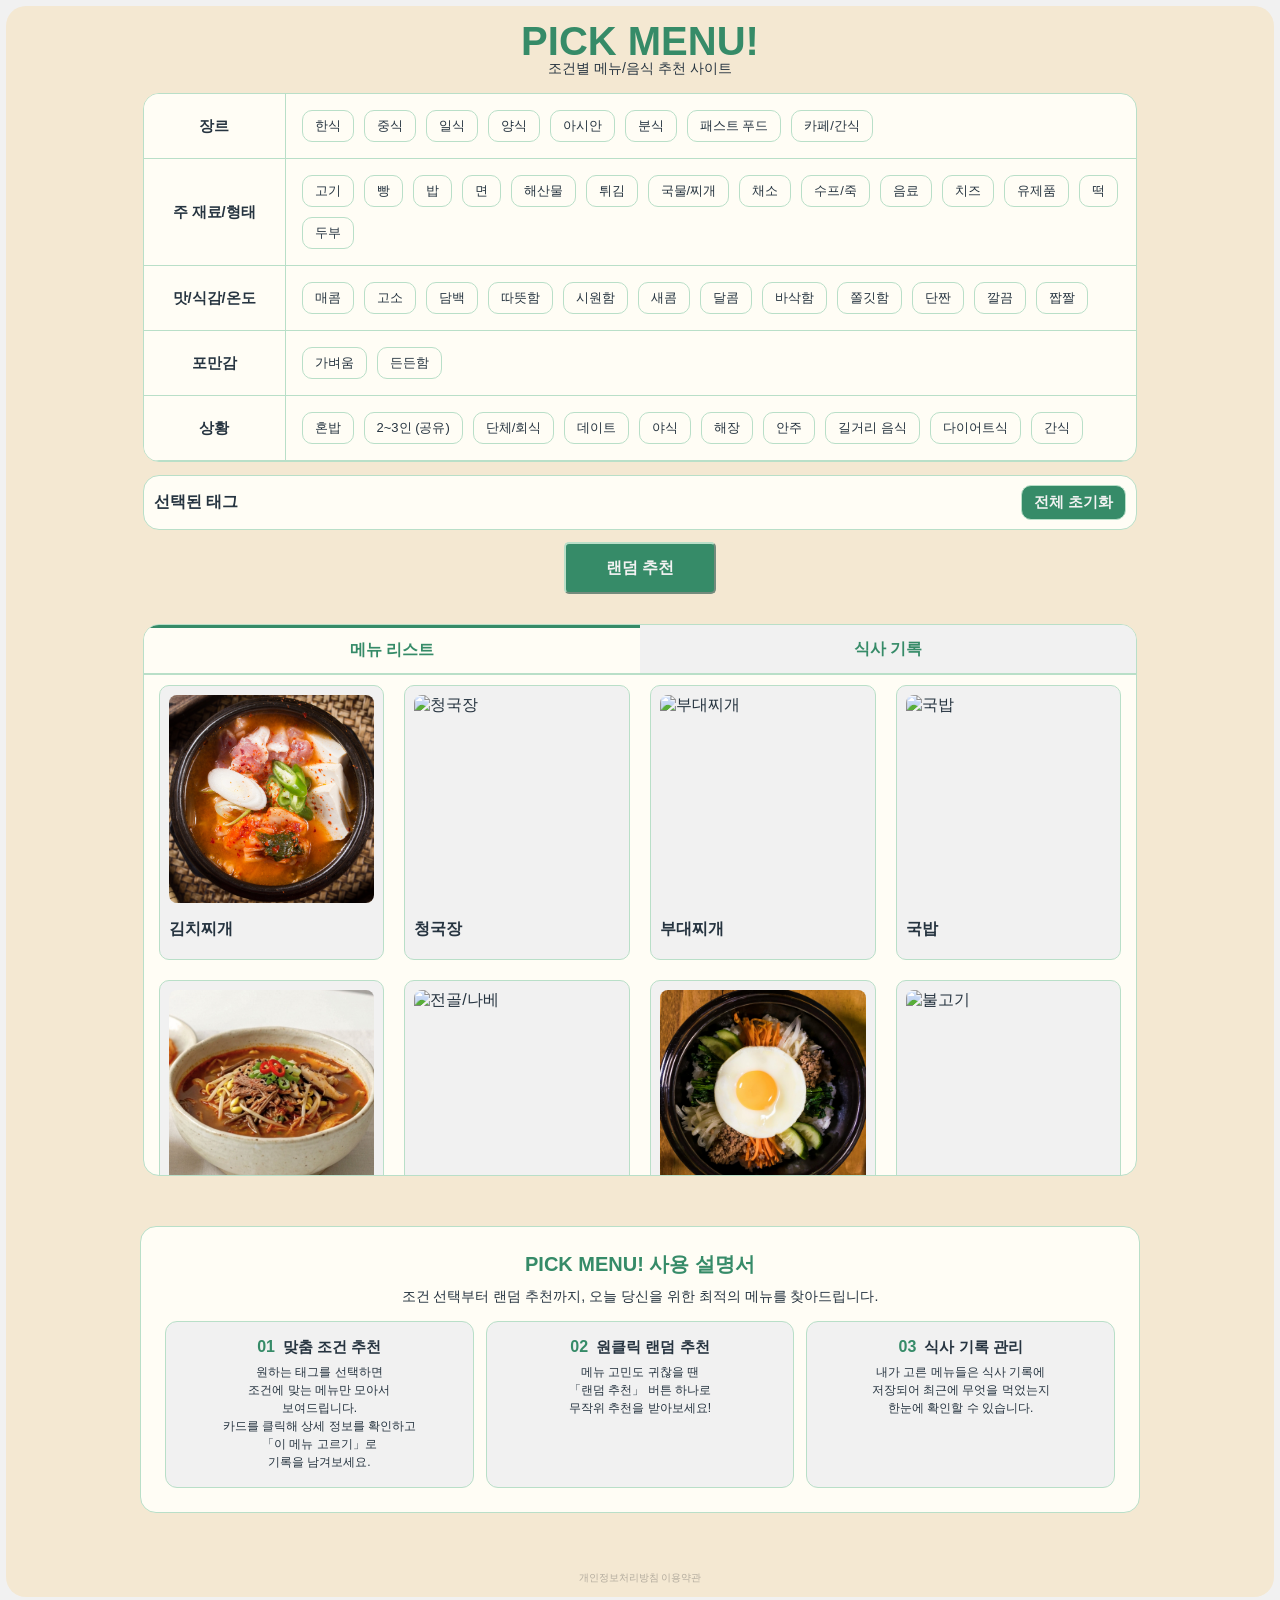
==== index.html @ b36ff447 "fix: ads.txt update" ====
<!DOCTYPE html>
<html lang="ko">

<!--맨 위의 제목이나 메뉴바를 담는 상자-->
<head>
  <meta charset="UTF-8">

  <!-- 💥 이 줄이 없으면 F12 모바일 모드에서 미디어 쿼리가 작동하지 않습니다! -->
  <meta name="viewport" content="width=device-width, initial-scale=1.0">

  <!-- 기본 설정 -->
  <meta name="viewport" content="width=device-width, initial-scale=1.0">
  <meta name="description" content="한식, 중식, 일식, 양식 등 다양한 메뉴를 취향과 상황에 맞게 추천합니다. 음식 태그 필터와 랜덤 메뉴 추천, 식사 기록 기능을 제공합니다.">

  <!-- SEO -->
  <title>PICK MENU! | 한식, 중식, 양식, 취향별, 상황별 음식 추천 및 렌덤 추천</title>


  <!--ICON-->
  <link rel="icon" href="./assets/icon.png">
  <link rel="icon" href="./img/favicon.png">


  <!-- CSS -->
  <link rel="stylesheet" href="./css/00_main.css">



  <!-- Google AdSense -->
  <script
    async
    src="https://pagead2.googlesyndication.com/pagead/js/adsbygoogle.js?client=ca-pub-3832407629486566"
    crossorigin="anonymous">
  </script>

</head>




<body>

  <div id="toast"></div>

    <!-- ==================================================
        메인 컨테이너
        ================================================== -->
    <main class="container">

      <!-- 사이트 제목 -->
      <h1 class="title">PICK MENU!</h1>
      <p class="subtitle">조건별 메뉴/음식 추천 사이트</p>


    <!-- ==================================================
      음식 필터
  ================================================== -->
  <section class="filters">

    <!-- 1. 카테고리 -->
    <details class="filter-category" open>
      <summary class="category-header">
        <div class="filter-title">
          <h3>장르</h3>
        </div>
        <span class="arrow-icon"></span>
      </summary>
      <div class="filter-box">
        <div class="tag-container">
          <button class="tag-btn" data-tag="한식" data-group="category">한식</button>
          <button class="tag-btn" data-tag="중식" data-group="category">중식</button>
          <button class="tag-btn" data-tag="일식" data-group="category">일식</button>
          <button class="tag-btn" data-tag="양식" data-group="category">양식</button>
          <button class="tag-btn" data-tag="아시안" data-group="category">아시안</button>
          <button class="tag-btn" data-tag="분식" data-group="category">분식</button>
          <button class="tag-btn" data-tag="패스트 푸드" data-group="category">패스트 푸드</button>
          <button class="tag-btn" data-tag="카페/간식" data-group="category">카페/간식</button>

        </div>
      </div>
    </details>

    <!-- 2. 형태 / 구성 -->
    <details class="filter-category" open>
      <summary class="category-header">
        <div class="filter-title">
          <h3>주 재료/형태</h3>
        </div>
        <span class="arrow-icon"></span>
      </summary>
      <div class="filter-box">
        <div class="tag-container">
          <button class="tag-btn" data-tag="고기" data-group="type">고기</button>
          <button class="tag-btn" data-tag="빵" data-group="type">빵</button>
          <button class="tag-btn" data-tag="밥" data-group="type">밥</button>
          <button class="tag-btn" data-tag="면" data-group="type">면</button>
          <button class="tag-btn" data-tag="해산물" data-group="type">해산물</button>
          <button class="tag-btn" data-tag="튀김" data-group="type">튀김</button>
          <button class="tag-btn" data-tag="국물/찌개" data-group="type">국물/찌개</button>
          <button class="tag-btn" data-tag="채소" data-group="type">채소</button>
          <button class="tag-btn" data-tag="수프/죽" data-group="type">수프/죽</button>
          <button class="tag-btn" data-tag="음료" data-group="type">음료</button>
          <button class="tag-btn" data-tag="치즈" data-group="type">치즈</button>
          <button class="tag-btn" data-tag="유제품" data-group="type">유제품</button>
          <button class="tag-btn" data-tag="떡" data-group="type">떡</button>
          <button class="tag-btn" data-tag="두부" data-group="type">두부</button>
        </div>
      </div>
    </details>

    <!-- 3. 맛 / 온도 -->
    <details class="filter-category" open>
      <summary class="category-header">
        <div class="filter-title">
          <h3>맛/식감/온도</h3>
        </div>
        <span class="arrow-icon"></span>
      </summary>
      <div class="filter-box">
        <div class="tag-container">
          <button class="tag-btn" data-tag="매콤" data-group="taste">매콤</button>
          <button class="tag-btn" data-tag="고소" data-group="taste">고소</button>
          <button class="tag-btn" data-tag="담백" data-group="taste">담백</button>
          <button class="tag-btn" data-tag="따뜻함" data-group="taste">따뜻함</button>
          <button class="tag-btn" data-tag="시원함" data-group="taste">시원함</button>
          <button class="tag-btn" data-tag="새콤" data-group="taste">새콤</button>
          <button class="tag-btn" data-tag="달콤" data-group="taste">달콤</button>
          <button class="tag-btn" data-tag="바삭함" data-group="taste">바삭함</button>
          <button class="tag-btn" data-tag="쫄깃함" data-group="taste">쫄깃함</button>
          <button class="tag-btn" data-tag="단짠" data-group="taste">단짠</button>
          <button class="tag-btn" data-tag="깔끔" data-group="taste">깔끔</button>
          <button class="tag-btn" data-tag="짭짤" data-group="taste">짭짤</button>
        </div>
      </div>
    </details>

    <!-- 4. 상황 -->
    <details class="filter-category" open>
      <summary class="category-header">
        <div class="filter-title">
          <h3>포만감</h3>
        </div>
        <span class="arrow-icon"></span>
      </summary>
      <div class="filter-box">
        <div class="tag-container">
          <button class="tag-btn" data-tag="가벼움" data-group="situation">가벼움</button>
          <button class="tag-btn" data-tag="든든함" data-group="situation">든든함</button>
        </div>
      </div>
    </details>

    <details class="filter-category" open>
      <summary class="category-header">
        <div class="filter-title">
          <h3>상황</h3>
        </div>
        <span class="arrow-icon"></span>
      </summary>
      <div class="filter-box">
        <div class="tag-container">
          <button class="tag-btn" data-tag="혼밥" data-group="situation">혼밥</button>
          <button class="tag-btn" data-tag="2~3인 (공유)" data-group="situation">2~3인 (공유)</button>
          <button class="tag-btn" data-tag="단체/회식" data-group="situation">단체/회식</button>
          <button class="tag-btn" data-tag="데이트" data-group="situation">데이트</button>
          <button class="tag-btn" data-tag="야식" data-group="situation">야식</button>
          <button class="tag-btn" data-tag="해장" data-group="situation">해장</button>
          <button class="tag-btn" data-tag="안주" data-group="situation">안주</button>
          <button class="tag-btn" data-tag="길거리 음식" data-group="situation">길거리 음식</button>
          <button class="tag-btn" data-tag="다이어트식" data-group="situation">다이어트식</button>
          <button class="tag-btn" data-tag="간식" data-group="situation">간식</button>
        </div>
      </div>
    </details>

  </section>


    <!-- ==================================================
         현재 선택된 태그
         ================================================== -->
    <section id="selected-tags-wrap">
      
      <section id="selected-tag-text"> 
        <h3>선택된 태그</h3>
      </section>

      <div id="selected-tags"></div>

      <section id="clear-container">
        <button id="clear-tags">
          <h3>전체 초기화</h3>
        </button>
      </section>

    </section>


    <!-- ==================================================
         렌덤 추천
         ================================================== -->
    <div class="random-button-container">

      <button class="random-button" onclick="randomPick()">
        <h3>랜덤 추천</h3>
      </button>

    </div>


    <!-- ==================================================
         메뉴 / 식사 기록 탭
         ================================================== -->
    <section class="tab-container">

      <!-- 탭 버튼 -->
      <div class="tab-buttons">

        <button class="active" onclick="showTab(event, 'list')">
          <h3>메뉴 리스트</h3>
        </button>

        <button onclick="showTab(event, 'historyTab')">
          <h3>식사 기록</h3>
        </button>

      </div>


      <!-- 탭 내용 -->
      <div class="tab-content">

        <!-- ==================================================
          메뉴 리스트
        ================================================= -->
        <div id="list" class="tab active">

          <!-- 검색 결과 없음 / 로딩 메시지 -->
          <div id="message"></div>
          
          <!-- 일반 검색 결과 -->
          <ul id="result"></ul>
        
        
          <!-- 랜덤 추천 -->
          <div id="random-recommendation" class="random-recommendation">

              <h3 class="random-title">
                  렌덤 메뉴 추천!
              </h3>

              <div class="random-food">

                  <div class="random-image-wrap">
                      <img
                          id="random-image"
                          class="random-image"
                          src=""
                          alt=""
                      >
                  </div>

                  <div class="random-info">

                      <h3
                          id="random-food-name"
                          class="random-food-name"
                      ></h3>

                      <p
                          id="random-description"
                          class="random-description"
                      ></p>

                      <div
                          id="random-tags"
                          class="random-tags"
                      ></div>

                  </div>

              </div>

              <button
                  id="random-select"
                  class="random-select"
              >
                  이 메뉴 고르기
              </button>

          </div>
        </div>


        <!-- ==================================================
             식사 기록
             ================================================== -->
        <div
          id="historyTab"
          class="tab">

          <!--
            JavaScript가 식사 기록을 여기에 추가함.

            기록이 많아지면 CSS에서
            max-height + overflow-y: auto
            를 적용하여 내부 스크롤이 생김.
          -->
          <ul id="history"></ul>


          <!-- 기록 초기화 -->
          <div class="history-bottom">

            <button
              class="btn-primary"
              onclick="clearHistory()">
              기록 초기화
            </button>

          </div>

        </div>

      </div>

    </section>


      
    <!-- ==================================================
         푸터
         ================================================== -->

      <!-- 사이트 사용 방법 -->
      <section class="site-guide">

        <h2>PICK MENU! 사용 설명서</h2>

        <p class="guide-intro">
          조건 선택부터 랜덤 추천까지, <br class="mo-only"> 오늘 당신을 위한 최적의 메뉴를 찾아드립니다.
        </p>

        <div class="guide-grid">

          <!-- 조건 추천 -->
          <div class="guide-item">
            <h3><span>01</span> 맞춤 조건 추천</h3>

            <p>
              원하는 태그를 선택하면 <br> 조건에 맞는 메뉴만 모아서 <br> 보여드립니다.
            </p>
            

            <p>
              카드를 클릭해 상세 정보를 확인하고 <br>「이 메뉴 고르기」로 <br> 기록을 남겨보세요.
            </p>
          </div>

          <!-- 랜덤 추천 -->
          <div class="guide-item">
            <h3><span>02</span> 원클릭 랜덤 추천</h3>

            <p>
              메뉴 고민도 귀찮을 땐 <br>「랜덤 추천」 버튼 하나로 <br> 무작위 추천을 받아보세요!
            </p>
          </div>

          <!-- 식사 기록 -->
          <div class="guide-item">
            <h3><span>03</span> 식사 기록 관리</h3>

            <p>
              내가 고른 메뉴들은 식사 기록에 <br> 저장되어 최근에 무엇을 먹었는지 <br> 한눈에 확인할 수 있습니다.
            </p>
          </div>

        </div>

      </section>

    <footer>
      <a href="/privacy.html">
        개인정보처리방침
      </a>

      <a href="/terms.html">
        이용약관
      </a>

    </footer>

  </main>


  <!-- ==================================================
       음식 카드 템플릿
       ================================================== -->

  <template id="food-card-template">

    <li class="card">

      <div class="card-img">

        <img
          class="card-image"
          src=""
          alt="food">

      </div>

      <div class="card-body">

        <div class="card-title"></div>

        <div class="card-reason"></div>

      </div>

    </li>

  </template>


  <!-- ==================================================
       음식 상세 팝업
       ================================================== -->

  <div
    id="food-modal"
    class="food-modal">

    <div class="food-modal-content">


      <!-- 닫기 버튼 -->
      <button
        id="food-modal-close"
        class="food-modal-close"
        aria-label="음식 상세 팝업 닫기">
        ✕
      </button>


      <!-- 음식 이미지 -->
      <div class="food-modal-image-wrap">

        <img
          id="food-modal-image"
          src=""
          alt="">

      </div>


      <!-- 음식 정보 -->
      <div class="food-modal-body">


        <!-- 음식 이름 -->
        <h2 id="food-modal-title"></h2>


        <!-- 음식 설명 -->
        <p id="food-modal-description"></p>


        <!-- 음식 태그 -->
        <div
          id="food-modal-tags"
          class="food-modal-tags">
        </div>


        <!-- 메뉴 선택 -->
        <button
          id="food-modal-select"
          class="food-modal-select">
          이 메뉴 고르기
        </button>

      </div>

    </div>

  </div>


  <!-- JavaScript -->
  <script type="module" src="./js/main.js"></script>

</body>
</html>
---- css/00_main.css ----
/* main.css */
@import url('01_global_variables.css');
@import url('02_header_container.css');
@import url('03_filter_tags.css');
@import url('04_tabs_lists.css');
@import url('05_food_cards.css');
@import url('06_toasst_pop-ups.css');
@import url('07_footer.css');
@import url('08_media-tablet.css');
@import url('09_media-mobile.css');
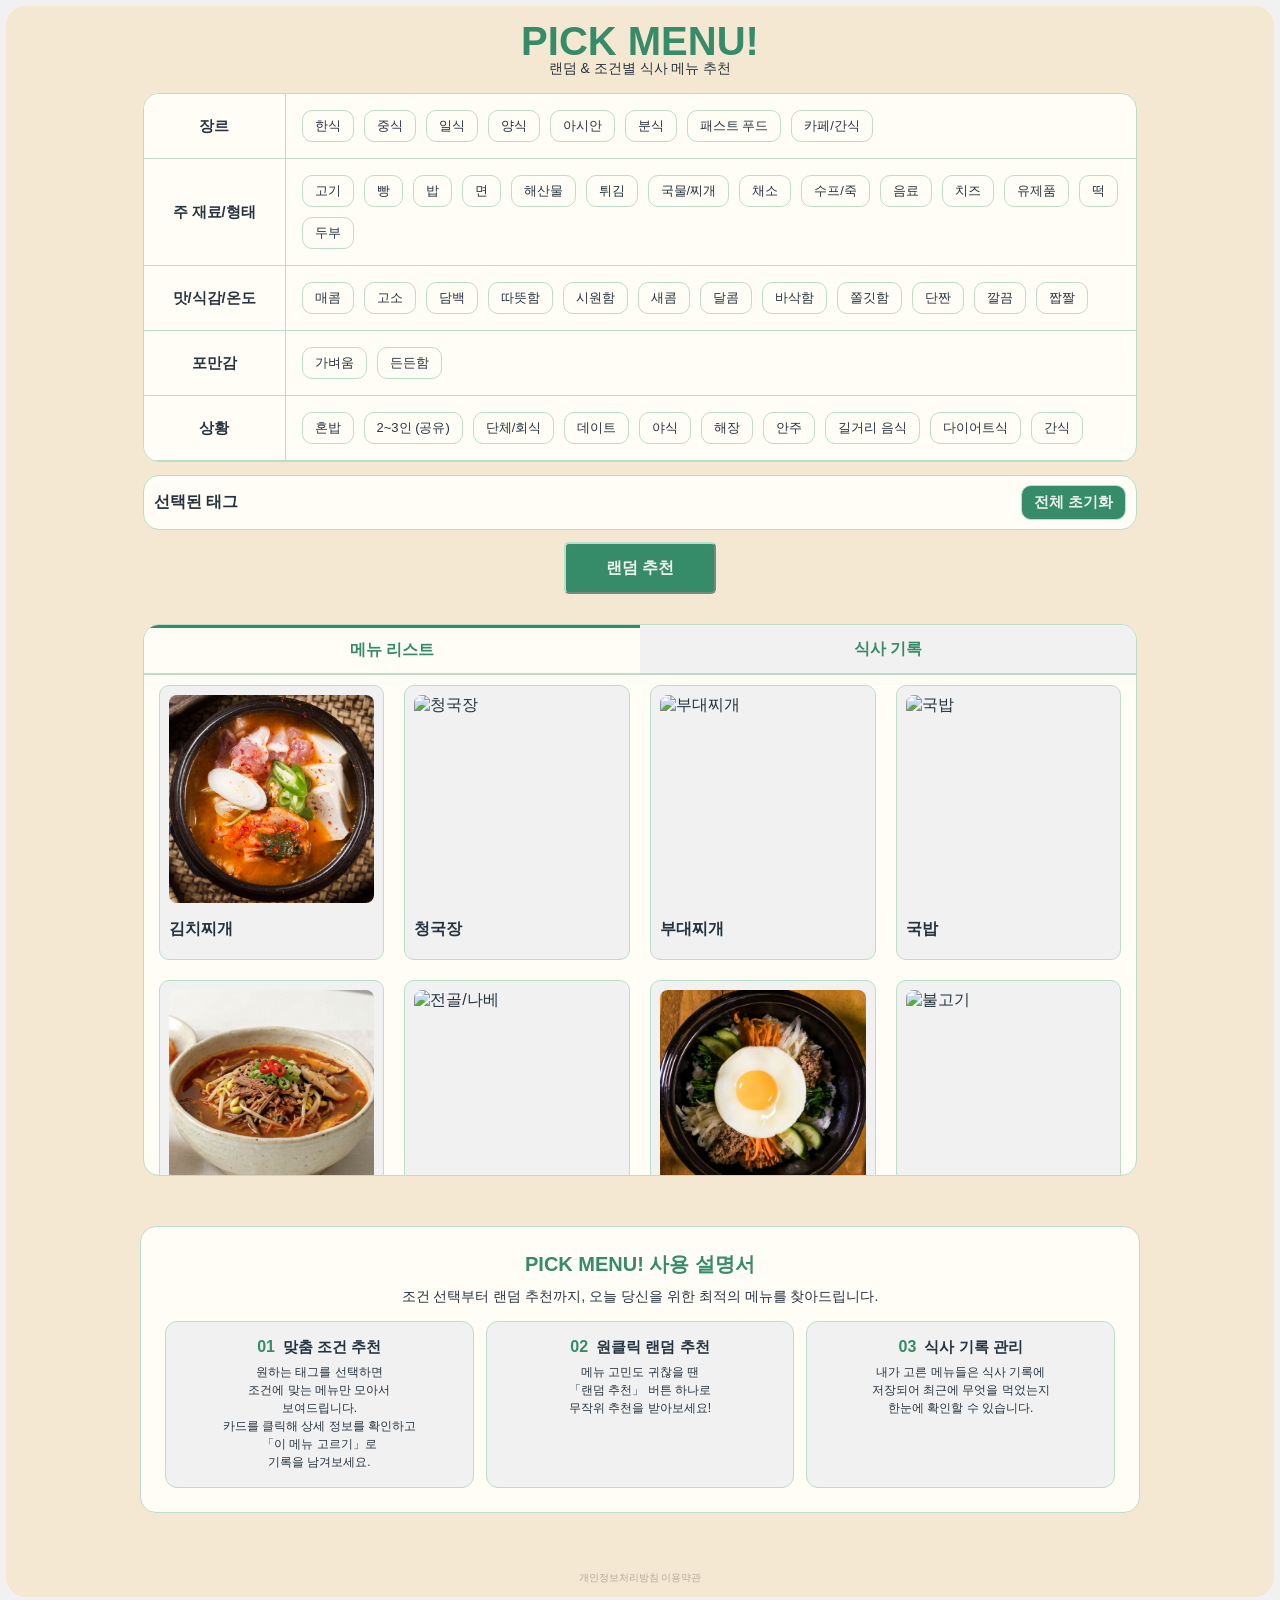
==== commit 21f51d40: "fix: naver SEO" ====
--- a/index.html
+++ b/index.html
@@ -10,10 +10,17 @@
 
   <!-- 기본 설정 -->
   <meta name="viewport" content="width=device-width, initial-scale=1.0">
-  <meta name="description" content="한식, 중식, 일식, 양식 등 다양한 메뉴를 취향과 상황에 맞게 추천합니다. 음식 태그 필터와 랜덤 메뉴 추천, 식사 기록 기능을 제공합니다.">
+  <meta name="description" content="오늘 뭐 먹지 고민 끝! 조건별, 랜덤 식사 메뉴 추천.">
+
+  <!-- Open Graph 태그 (카톡 공유, 네이버 수집용 태그) -->
+  <meta property="og:type" content="website">
+  <meta property="og:title" content="PICK MENU! - 랜덤 & 조건별 식사 메뉴 추천">
+  <meta property="og:description" content="오늘 뭐 먹지 고민 끝! 조건별, 랜덤 식사 메뉴 추천.">
+  <meta property="og:site_name" content="PICK MENU!">
+  <meta property="og:url" content="https://pickmenu.kr/">
 
   <!-- SEO -->
-  <title>PICK MENU! | 한식, 중식, 양식, 취향별, 상황별 음식 추천 및 렌덤 추천</title>
+  <title>PICK MENU! - 랜덤 & 조건별 식사 메뉴 추천</title>
 
 
   <!--ICON-->
@@ -21,16 +28,28 @@
   <link rel="icon" href="./img/favicon.png">
 
 
+
   <!-- CSS -->
   <link rel="stylesheet" href="./css/00_main.css">
 
-
-
-  <!-- Google AdSense -->
-  <script
-    async
-    src="https://pagead2.googlesyndication.com/pagead/js/adsbygoogle.js?client=ca-pub-3832407629486566"
-    crossorigin="anonymous">
+  
+  <div class="ad-wapper">
+    <!-- Google AdSense -->
+    <script
+      async
+      src="https://pagead2.googlesyndication.com/pagead/js/adsbygoogle.js?client=ca-pub-3832407629486566"
+      crossorigin="anonymous">
+    </script>
+  </div>
+  
+  <!-- Google tag (gtag.js) -->
+  <script async src="https://www.googletagmanager.com/gtag/js?id=G-PTW03M3549"></script>
+  <script>
+    window.dataLayer = window.dataLayer || [];
+    function gtag(){dataLayer.push(arguments);}
+    gtag('js', new Date());
+
+    gtag('config', 'G-PTW03M3549');
   </script>
 
 </head>
@@ -49,7 +68,7 @@
 
       <!-- 사이트 제목 -->
       <h1 class="title">PICK MENU!</h1>
-      <p class="subtitle">조건별 메뉴/음식 추천 사이트</p>
+      <p class="subtitle">랜덤 & 조건별 식사 메뉴 추천</p>
 
 
     <!-- ==================================================
@@ -369,7 +388,6 @@
           <!-- 식사 기록 -->
           <div class="guide-item">
             <h3><span>03</span> 식사 기록 관리</h3>
-
             <p>
               내가 고른 메뉴들은 식사 기록에 <br> 저장되어 최근에 무엇을 먹었는지 <br> 한눈에 확인할 수 있습니다.
             </p>
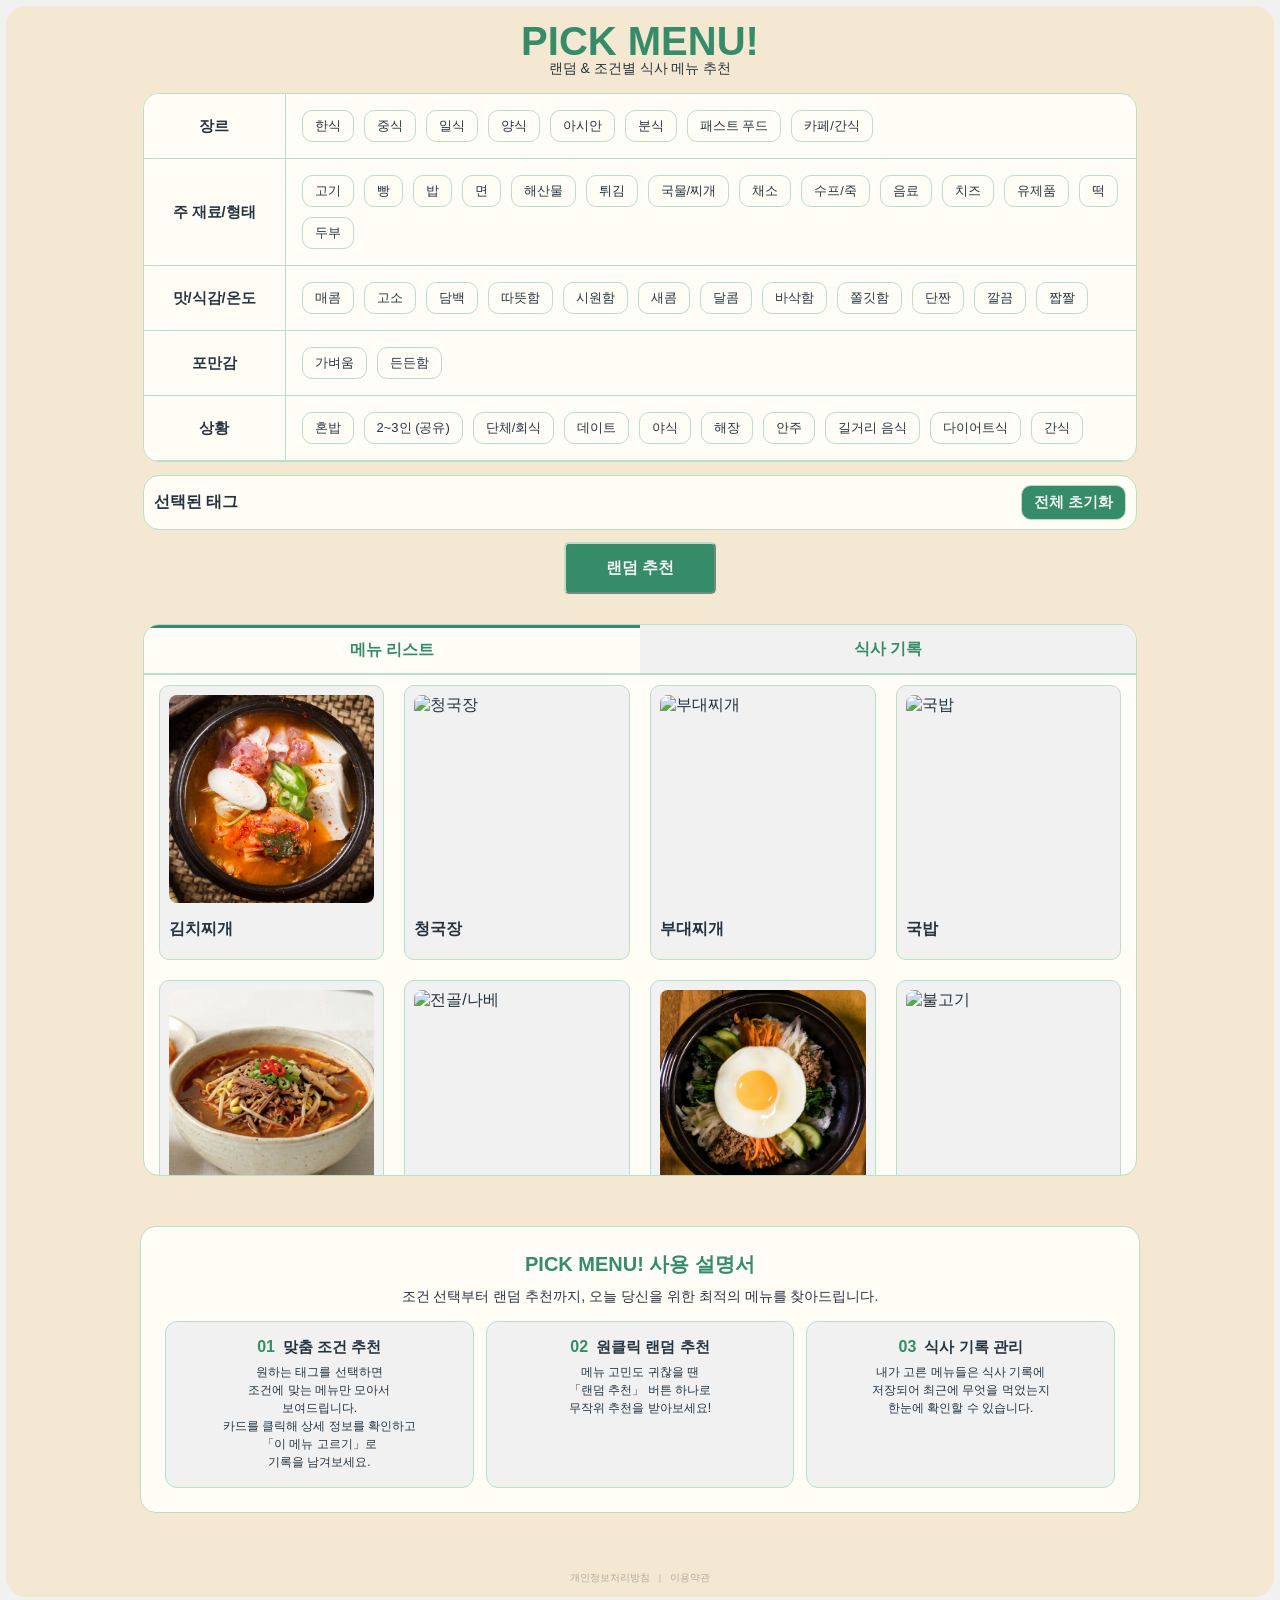
==== commit f715da49: "fix" ====
--- a/index.html
+++ b/index.html
@@ -10,12 +10,15 @@
 
   <!-- 기본 설정 -->
   <meta name="viewport" content="width=device-width, initial-scale=1.0">
-  <meta name="description" content="오늘 뭐 먹지 고민 끝! 조건별, 랜덤 식사 메뉴 추천.">
+  <meta name="description" content="혼밥, 매운 음식, 야식, 국물 음식 등 원하는 조건을 선택하고 오늘 먹을 메뉴를 간편하게 추천받아보세요.">
+
+  <!--Naver 소유권 확인용 태그-->
+  <meta name="naver-site-verification" content="eadcb2263695e39d5c8094d0f02de2ae13dffdde" />
 
   <!-- Open Graph 태그 (카톡 공유, 네이버 수집용 태그) -->
   <meta property="og:type" content="website">
   <meta property="og:title" content="PICK MENU! - 랜덤 & 조건별 식사 메뉴 추천">
-  <meta property="og:description" content="오늘 뭐 먹지 고민 끝! 조건별, 랜덤 식사 메뉴 추천.">
+  <meta property="og:description" content="혼밥, 매운 음식, 야식, 국물 음식 등 원하는 조건을 선택하고 오늘 먹을 메뉴를 간편하게 추천받아보세요..">
   <meta property="og:site_name" content="PICK MENU!">
   <meta property="og:url" content="https://pickmenu.kr/">
 
@@ -397,16 +400,60 @@
 
       </section>
 
+    <!-- 1. 푸터 영역 (버튼만 깔끔하게 배치) -->
     <footer>
-      <a href="/privacy.html">
-        개인정보처리방침
-      </a>
-
-      <a href="/terms.html">
-        이용약관
-      </a>
-
+      <button type="button" class="footer-btn" id="privacyOpenBtn">개인정보처리방침</button>
+      <span class="footer-divider">|</span>
+      <button type="button" class="footer-btn" id="termsOpenBtn">이용약관</button>
     </footer>
+
+    <!-- 2. 모달 영역 (footer 바깥, body 맨 아래에 위치) -->
+    <!-- 개인정보 처리방침 팝업 -->
+    <div id="privacyModal" class="site-modal">
+      <div class="site-modal-content">
+        <button type="button" id="privacyCloseBtn" class="site-modal-close" aria-label="닫기">&times;</button>
+        <h2>개인정보처리방침</h2>
+        <div class="site-modal-text">
+          <p>본 사이트는 별도의 회원가입 없이 이용 가능하며, 개인정보를 직접 수집하지 않습니다.</p>
+          <h3>쿠키 사용</h3>
+          <p>본 사이트는 서비스 개선 및 광고 제공을 위해 쿠키를 사용할 수 있습니다. 사용자는 브라우저 설정을 통해 쿠키 저장을 거부할 수 있습니다.</p>
+          <h3>광고 및 제3자 서비스</h3>
+          <p>본 사이트는 Google AdSense와 같은 광고 서비스를 사용할 수 있으며, 이 과정에서 제3자가 쿠키를 사용할 수 있습니다.</p>
+          <h3>문의</h3>
+          <p>본 사이트 이용 관련 문의는 별도의 연락처 없이 운영됩니다.</p>
+        </div>
+        <div class="site-modal-footer">
+          <button type="button" id="privacyConfirmBtn">확인</button>
+        </div>
+      </div>
+    </div>
+
+    <!-- 이용약관 팝업 -->
+    <div id="termsModal" class="site-modal">
+      <div class="site-modal-content">
+        <button type="button" id="termsCloseBtn" class="site-modal-close" aria-label="닫기">&times;</button>
+        <h2>이용약관</h2>
+        <div class="site-modal-text">
+          <p>
+            본 사이트는 사용자에게 음식 추천 정보를 제공하기 위한 서비스입니다.
+          </p>
+
+          <h3>책임 제한</h3>
+          <p>
+            본 사이트에서 제공하는 정보는 참고용이며, 정확성을 보장하지 않습니다.<br>
+            이용에 따른 책임은 사용자에게 있습니다.
+          </p>
+
+          <h3>서비스 변경</h3>
+          <p>
+            운영자는 사전 공지 없이 서비스를 변경하거나 중단할 수 있습니다.
+          </p>
+        </div>
+        <div class="site-modal-footer">
+          <button type="button" id="termsConfirmBtn">확인</button>
+        </div>
+      </div>
+    </div>
 
   </main>
 
